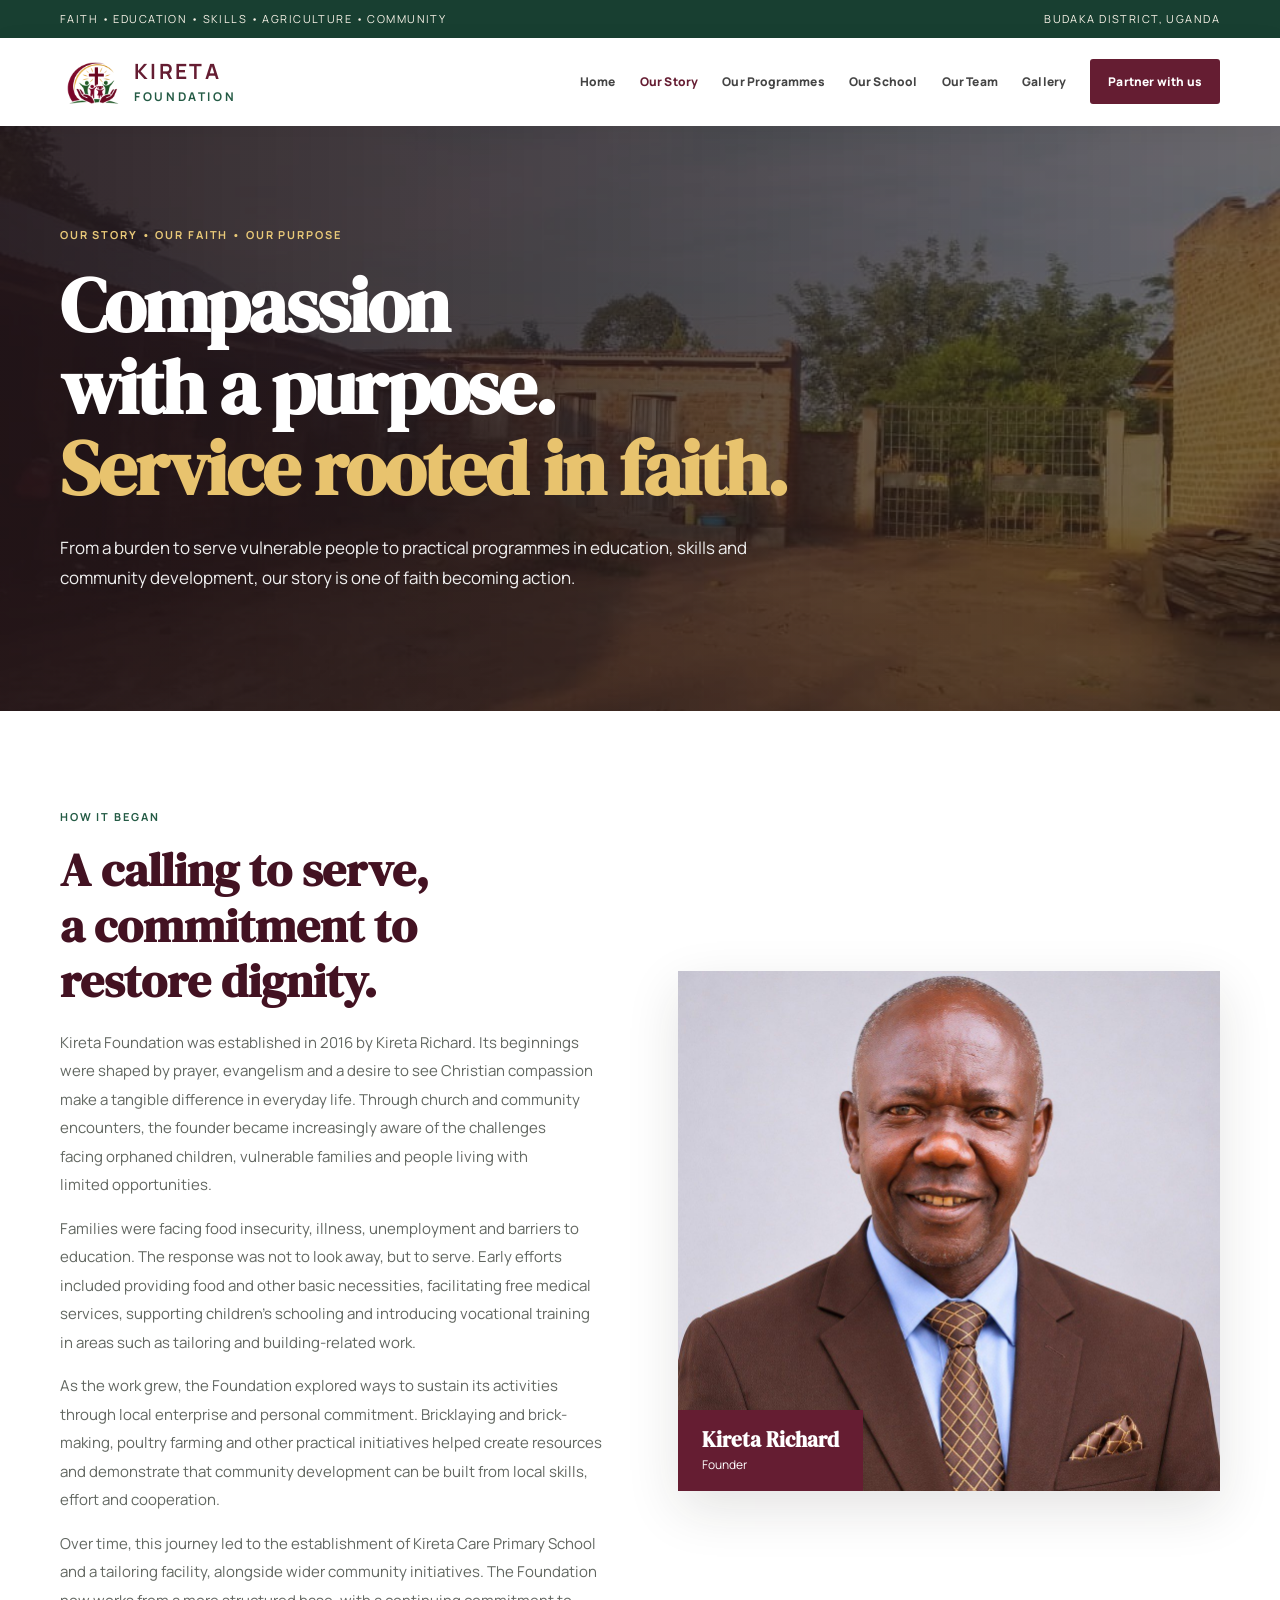
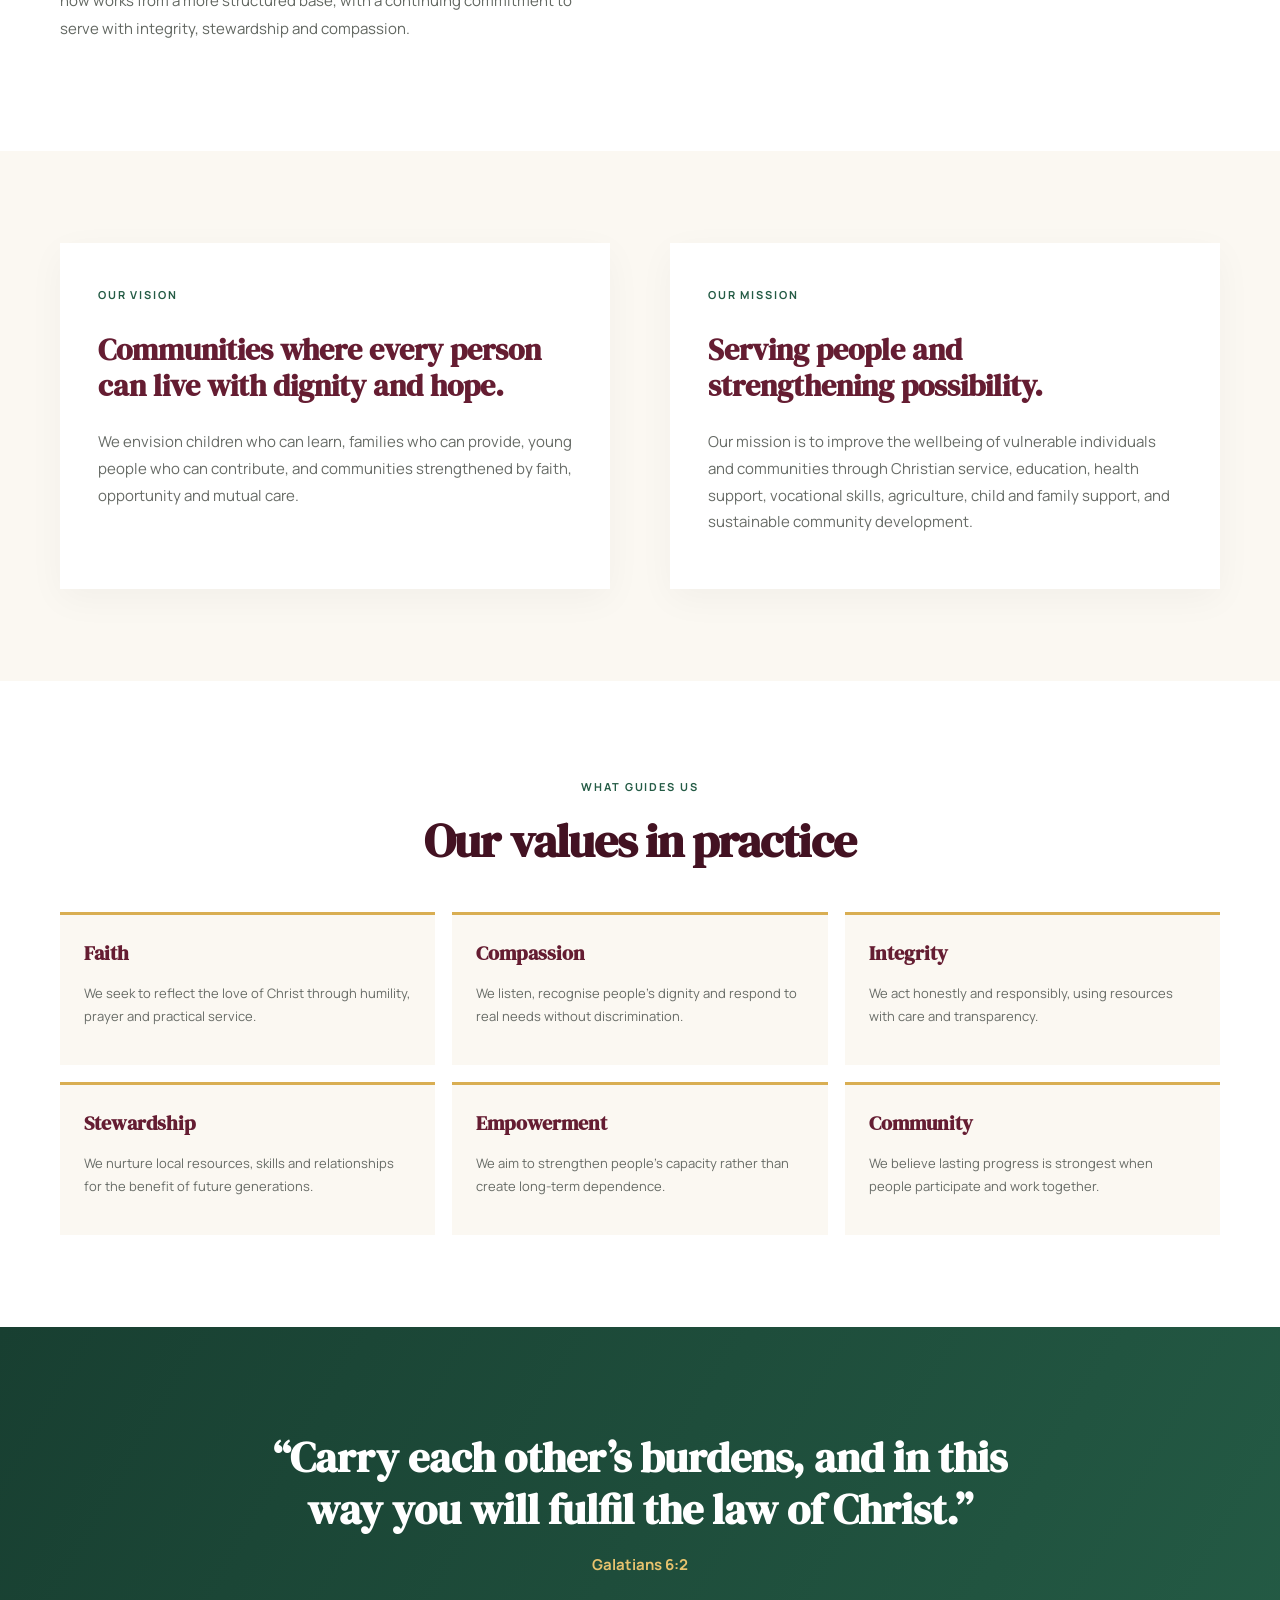
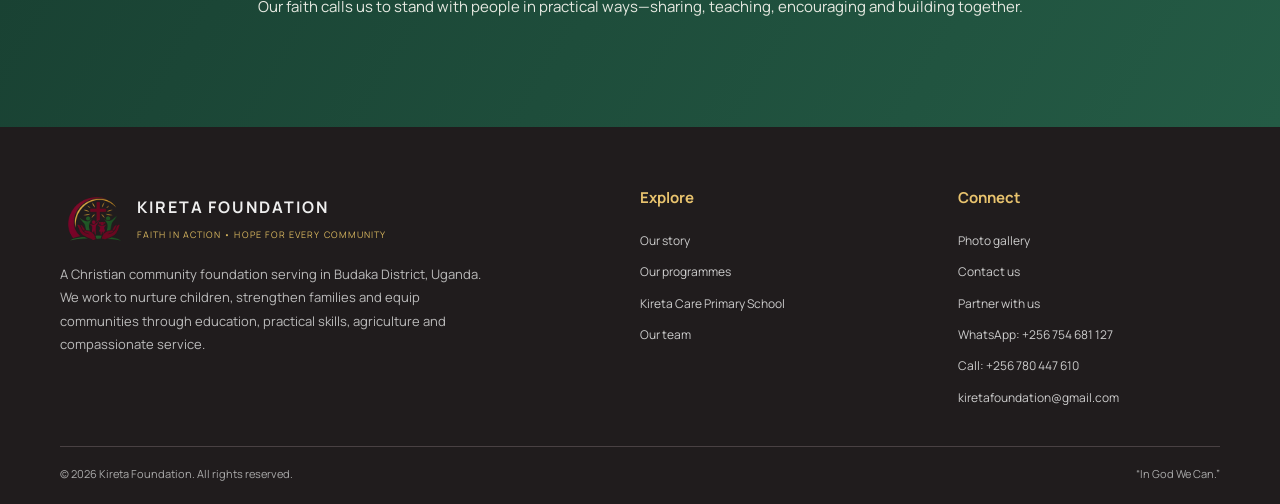
==== about.html @ 9892f506 "Add files via upload" ====
<!doctype html>
<html lang="en"><head><meta charset="utf-8"><meta name="viewport" content="width=device-width, initial-scale=1">
<meta name="description" content="Kireta Foundation — faith in action through education, vocational skills, agriculture and community development in Budaka, Uganda.">
<title>Our Story | Kireta Foundation</title>
<link rel="preconnect" href="https://fonts.googleapis.com"><link rel="preconnect" href="https://fonts.gstatic.com" crossorigin>
<link href="https://fonts.googleapis.com/css2?family=Manrope:wght@400;500;600;700;800&family=DM+Serif+Display&display=swap" rel="stylesheet">
<link rel="stylesheet" href="styles.css"></head><body>
<div class="topline"><div class="container topline-inner"><span>FAITH • EDUCATION • SKILLS • AGRICULTURE • COMMUNITY</span><span>Budaka District, Uganda</span></div></div>
<header><div class="container nav-wrap">
<a class="brand" href="index.html"><img src="assets/foundation-mark.png" alt="Kireta Foundation emblem"><span class="brand-copy"><strong>KIRETA</strong><small>FOUNDATION</small></span></a>
<button class="menu-btn" aria-label="Open navigation" aria-expanded="false">☰</button>
<nav class="nav" aria-label="Main navigation"><a href="index.html" class="">Home</a><a href="about.html" class="active">Our Story</a><a href="programmes.html" class="">Our Programmes</a><a href="school.html" class="">Our School</a><a href="team.html" class="">Our Team</a><a href="gallery.html" class="">Gallery</a><a class="nav-cta" href="contact.html">Partner with us</a></nav>
</div></header>
<main>
<section class="page-hero"><div class="container"><span class="eyebrow light">Our story • Our faith • Our purpose</span><h1>Compassion with a purpose.<br><em>Service rooted in faith.</em></h1><p>From a burden to serve vulnerable people to practical programmes in education, skills and community development, our story is one of faith becoming action.</p></div></section>
<section class="section"><div class="container story-layout"><div class="copy"><span class="eyebrow">How it began</span><h2>A calling to serve, a commitment to restore dignity.</h2>
<p>Kireta Foundation was established in 2016 by Kireta Richard. Its beginnings were shaped by prayer, evangelism and a desire to see Christian compassion make a tangible difference in everyday life. Through church and community encounters, the founder became increasingly aware of the challenges facing orphaned children, vulnerable families and people living with limited opportunities.</p>
<p>Families were facing food insecurity, illness, unemployment and barriers to education. The response was not to look away, but to serve. Early efforts included providing food and other basic necessities, facilitating free medical services, supporting children’s schooling and introducing vocational training in areas such as tailoring and building-related work.</p>
<p>As the work grew, the Foundation explored ways to sustain its activities through local enterprise and personal commitment. Bricklaying and brick-making, poultry farming and other practical initiatives helped create resources and demonstrate that community development can be built from local skills, effort and cooperation.</p>
<p>Over time, this journey led to the establishment of Kireta Care Primary School and a tailoring facility, alongside wider community initiatives. The Foundation now works from a more structured base, with a continuing commitment to serve with integrity, stewardship and compassion.</p></div>
<div class="story-image"><img src="assets/founder.jpg" alt="Kireta Foundation founder Kireta Richard"><div class="image-caption"><b>Kireta Richard</b><span>Founder</span></div></div></div></section>
<section class="section soft"><div class="container values-grid"><div><span class="eyebrow">Our vision</span><h2>Communities where every person can live with dignity and hope.</h2><p>We envision children who can learn, families who can provide, young people who can contribute, and communities strengthened by faith, opportunity and mutual care.</p></div><div><span class="eyebrow">Our mission</span><h2>Serving people and strengthening possibility.</h2><p>Our mission is to improve the wellbeing of vulnerable individuals and communities through Christian service, education, health support, vocational skills, agriculture, child and family support, and sustainable community development.</p></div></div></section>
<section class="section"><div class="container"><div class="section-head center"><span class="eyebrow">What guides us</span><h2>Our values in practice</h2></div><div class="value-cards">
<div><b>Faith</b><p>We seek to reflect the love of Christ through humility, prayer and practical service.</p></div><div><b>Compassion</b><p>We listen, recognise people’s dignity and respond to real needs without discrimination.</p></div><div><b>Integrity</b><p>We act honestly and responsibly, using resources with care and transparency.</p></div><div><b>Stewardship</b><p>We nurture local resources, skills and relationships for the benefit of future generations.</p></div><div><b>Empowerment</b><p>We aim to strengthen people’s capacity rather than create long-term dependence.</p></div><div><b>Community</b><p>We believe lasting progress is strongest when people participate and work together.</p></div></div></div></section>
<section class="section verse-band"><div class="container verse-inner"><h2>“Carry each other’s burdens, and in this way you will fulfil the law of Christ.”</h2><b>Galatians 6:2</b><p>Our faith calls us to stand with people in practical ways—sharing, teaching, encouraging and building together.</p></div></section>
</main>
<footer><div class="container"><div class="footer-grid">
<div><div class="footer-brand"><img src="assets/foundation-mark.png" alt=""><span><strong>KIRETA FOUNDATION</strong><small>FAITH IN ACTION • HOPE FOR EVERY COMMUNITY</small></span></div>
<p class="footer-copy">A Christian community foundation serving in Budaka District, Uganda. We work to nurture children, strengthen families and equip communities through education, practical skills, agriculture and compassionate service.</p></div>
<div class="footer-col"><h4>Explore</h4><a href="about.html">Our story</a><a href="programmes.html">Our programmes</a><a href="school.html">Kireta Care Primary School</a><a href="team.html">Our team</a></div>
<div class="footer-col"><h4>Connect</h4><a href="gallery.html">Photo gallery</a><a href="contact.html">Contact us</a><a href="contact.html#partnership">Partner with us</a><a href="https://wa.me/256754681127" target="_blank" rel="noopener">WhatsApp: +256 754 681 127</a><a href="tel:+256780447610">Call: +256 780 447 610</a><a href="mailto:kiretafoundation@gmail.com">kiretafoundation@gmail.com</a></div>
</div><div class="copyright"><span>© <span data-year></span> Kireta Foundation. All rights reserved.</span><span>“In God We Can.”</span></div></div></footer><script src="script.js"></script></body></html>
---- styles.css ----
:root{--wine:#651d32;--wine2:#431222;--green:#245b45;--green2:#183f31;--gold:#d9ae52;--cream:#fbf8f2;--ink:#242522;--muted:#676b66;--line:#e7e2d8;--white:#fff;--shadow:0 18px 50px rgba(35,30,24,.12)}
*{box-sizing:border-box}html{scroll-behavior:smooth}body{margin:0;color:var(--ink);font-family:'Manrope',Arial,sans-serif;line-height:1.78;background:#fff;font-size:15px;-webkit-font-smoothing:antialiased}img{display:block;max-width:100%;height:auto}a{color:inherit;text-decoration:none}.container{width:min(1160px,calc(100% - 44px));margin:auto}.topline{background:var(--green2);color:#f6f1e6;font-size:11px;letter-spacing:.13em;text-transform:uppercase}.topline-inner{display:flex;justify-content:space-between;padding:9px 0;gap:18px}
header{background:#fff;position:sticky;top:0;z-index:20;box-shadow:0 5px 24px rgba(0,0,0,.06)}.nav-wrap{min-height:88px;display:flex;align-items:center;justify-content:space-between;gap:25px}.brand{display:flex;align-items:center;gap:12px}.brand img{width:62px;height:62px;object-fit:contain}.brand-copy{display:flex;flex-direction:column;line-height:1.1}.brand-copy strong{font-size:21px;letter-spacing:.11em;color:var(--wine);font-weight:700}.brand-copy small{font-size:12px;letter-spacing:.22em;color:var(--green);font-weight:700;margin-top:6px}.nav{display:flex;align-items:center;gap:24px}.nav a{font-size:12px;font-weight:800;letter-spacing:.015em;color:#444;white-space:nowrap}.nav a:hover,.nav a.active{color:var(--wine)}.nav .nav-cta{background:var(--wine);color:white;padding:12px 18px;border-radius:3px}.nav .nav-cta:hover{background:var(--green)}.menu-btn{display:none;border:0;background:var(--wine);color:white;padding:9px 13px;border-radius:3px;font-size:20px}
.hero{position:relative;color:white;background:linear-gradient(90deg,rgba(25,24,20,.87),rgba(35,31,25,.56)),url('assets/learners-group.jpg') center 42%/cover no-repeat}.hero-home{min-height:660px;display:flex;align-items:center}.hero-inner{position:relative;z-index:1;padding:90px 0}.hero-content{max-width:720px}.eyebrow{display:inline-block;color:var(--green);font-size:11px;font-weight:700;letter-spacing:.17em;text-transform:uppercase}.eyebrow.light{color:#e9c978}.hero h1,.page-hero h1{font:600 clamp(44px,6.5vw,76px)/1.07 'DM Serif Display',Georgia,serif;margin:18px 0 24px;letter-spacing:-.025em}.hero h1 em,.page-hero h1 em{color:#e8c36e;font-style:normal}.hero p{font-size:18px;line-height:1.8;max-width:650px;color:#f2eee8}.actions{display:flex;gap:13px;flex-wrap:wrap;margin:30px 0}.btn{display:inline-flex;align-items:center;justify-content:center;padding:14px 23px;font-weight:700;font-size:13px;border-radius:3px;transition:.2s}.btn-gold{background:var(--gold);color:#2d2416}.btn-gold:hover{background:#f0cf80;transform:translateY(-2px)}.btn-outline{border:1px solid rgba(255,255,255,.75);color:#fff}.btn-outline:hover{background:#fff;color:var(--wine)}.btn-wine{background:var(--wine);color:#fff}.hero-verse{border-left:3px solid var(--gold);padding-left:16px;color:#f1e9d9;font-size:13px;margin-top:36px}.hero-verse b{color:#e9c978;margin-left:8px}
.trust-strip{background:var(--wine);color:white}.trust-grid{display:grid;grid-template-columns:repeat(4,1fr);padding:25px 0}.trust-grid>div{padding:3px 24px;border-right:1px solid rgba(255,255,255,.2)}.trust-grid>div:first-child{padding-left:0}.trust-grid>div:last-child{border:0}.trust-grid b{display:block;font:600 30px 'DM Serif Display',Georgia,serif;color:#edcc7a}.trust-grid small{font-size:12px;color:#f6e9e5}
.section{padding:92px 0}.soft{background:var(--cream)}.intro-grid,.story-layout,.school-intro{display:grid;grid-template-columns:1fr 1fr;gap:76px;align-items:center}.photo-stack{position:relative;padding:0 28px 28px 0}.main-photo{width:100%;height:470px;object-fit:cover;box-shadow:var(--shadow)}.photo-stack:after{content:"";position:absolute;right:0;bottom:0;width:65%;height:72%;border:9px solid var(--gold);z-index:-1}.photo-note{position:absolute;right:0;bottom:0;background:var(--green);color:#fff;padding:18px 24px;display:flex;flex-direction:column;box-shadow:var(--shadow)}.photo-note b{font:600 21px 'DM Serif Display',Georgia,serif;color:#f1cf7c}.photo-note span{font-size:11px}.copy h2,.section-head h2,.partner-call h2,.contact-grid h2{font:600 clamp(32px,4vw,47px)/1.18 'DM Serif Display',Georgia,serif;color:var(--wine2);margin:13px 0 20px}.copy p,.section-head p,.programme-copy p,.school-home-copy p{color:#626761;font-size:15px;line-height:1.9}.text-link{display:inline-block;margin-top:12px;color:var(--wine);font-size:13px;font-weight:700}.text-link span{margin-left:8px}.section-head{max-width:760px;margin-bottom:38px}.section-head.center{text-align:center;margin-left:auto;margin-right:auto}.section-head p{max-width:680px}.section-head.center p{margin-left:auto;margin-right:auto}.lead{font-size:18px!important}
.feature-grid{display:grid;grid-template-columns:repeat(2,1fr);gap:24px}.feature-card{display:grid;grid-template-columns:42% 1fr;background:#fff;box-shadow:0 10px 35px rgba(30,30,20,.06);min-height:245px}.feature-card img{width:100%;height:100%;min-height:245px;object-fit:cover}.feature-card>div{padding:25px}.feature-card span,.programme-copy .eyebrow{font-size:10px;letter-spacing:.15em;font-weight:700;color:var(--green)}.feature-card h3{font:600 23px/1.2 'DM Serif Display',Georgia,serif;color:var(--wine);margin:10px 0}.feature-card p{font-size:13px;color:var(--muted)}.feature-card a{font-size:12px;font-weight:700;color:var(--wine)}
.school-highlight{background:#f8f4eb}.school-home-grid{display:grid;grid-template-columns:1.1fr 1fr;gap:48px;align-items:center}.school-home-grid>img{height:430px;width:100%;object-fit:cover}.school-home-copy h3{font:600 28px 'DM Serif Display',Georgia,serif;color:var(--wine)}.stats{display:grid;grid-template-columns:repeat(4,1fr);margin-top:35px;background:var(--green);color:white}.stat{text-align:center;padding:22px 10px;border-right:1px solid rgba(255,255,255,.18)}.stat:last-child{border:0}.stat strong{display:block;font:600 34px 'DM Serif Display',Georgia,serif;color:#edcb76}.stat span{font-size:12px}
.verse-band{background:linear-gradient(120deg,var(--green2),var(--green));color:white;text-align:center}.verse-inner{max-width:820px;margin:auto}.verse-inner h2{font:600 clamp(28px,4vw,42px)/1.25 'DM Serif Display',Georgia,serif;margin:12px 0 16px}.verse-inner p{color:#e6e9e1}.verse-inner>b{color:#e8c36e}.partner-call{display:flex;align-items:center;justify-content:space-between;gap:40px}.partner-call>div{max-width:720px}.partner-call p{color:var(--muted)}
.page-hero{background:linear-gradient(90deg,rgba(35,21,24,.9),rgba(37,29,25,.62)),url('assets/school-building-2.jpg') center/cover no-repeat;color:#fff;padding:95px 0 100px}.page-hero .container{max-width:1160px}.page-hero h1{max-width:800px}.page-hero p{max-width:700px;color:#eee;font-size:17px}.school-hero{background-image:linear-gradient(90deg,rgba(35,21,24,.88),rgba(37,29,25,.45)),url('assets/learners-group.jpg')}
.story-image{position:relative}.story-image>img{width:100%;height:520px;object-fit:cover;object-position:center 20%;box-shadow:var(--shadow)}.image-caption{position:absolute;bottom:0;left:0;background:var(--wine);color:#fff;padding:15px 24px;display:flex;flex-direction:column}.image-caption b{font:600 21px 'DM Serif Display',Georgia,serif}.image-caption span{font-size:12px}.values-grid{display:grid;grid-template-columns:1fr 1fr;gap:60px}.values-grid>div{background:#fff;padding:38px;box-shadow:0 10px 35px rgba(0,0,0,.04)}.values-grid h2{font:600 30px/1.2 'DM Serif Display',Georgia,serif;color:var(--wine)}.values-grid p{color:var(--muted)}.value-cards,.aim-grid{display:grid;grid-template-columns:repeat(3,1fr);gap:17px}.value-cards>div,.aim-grid>div{padding:24px;background:var(--cream);border-top:3px solid var(--gold)}.value-cards b,.aim-grid b{font:600 20px 'DM Serif Display',Georgia,serif;color:var(--wine)}.value-cards p,.aim-grid p{font-size:13px;color:var(--muted)}
.programme-list{display:flex;flex-direction:column;gap:28px}.programme{display:grid;grid-template-columns:38% 1fr;gap:40px;align-items:center;padding:30px;background:#fff;box-shadow:0 12px 40px rgba(40,35,25,.06);border:1px solid #f0ece4}.programme.reverse{grid-template-columns:1fr 38%}.programme.reverse img{order:2}.programme img{width:100%;height:360px;object-fit:cover;border-radius:2px}.programme-copy{padding:12px 18px}.programme-copy h2{font:600 31px/1.2 'DM Serif Display',Georgia,serif;color:var(--wine);margin:10px 0 15px}.impact-line{border-left:3px solid var(--gold);padding:10px 14px;background:var(--cream);font-size:12px;font-weight:700;color:var(--green);margin-top:17px}
.school-visual{position:relative}.school-visual>img{width:100%;height:470px;object-fit:cover}.school-badge{position:absolute;right:-18px;bottom:-25px;background:#fff;padding:10px;box-shadow:var(--shadow)}.school-badge img{width:125px;height:155px;object-fit:contain}.large-stats{margin-top:10px}.school-facts{display:grid;grid-template-columns:repeat(4,1fr);gap:15px;margin-top:16px}.school-facts>div{background:#fff;padding:20px;text-align:center;border-bottom:3px solid var(--gold)}.school-facts b{display:block;font:600 27px 'DM Serif Display',Georgia,serif;color:var(--wine)}.school-facts span{font-size:12px;color:var(--muted)}.class-levels{display:grid;grid-template-columns:repeat(3,1fr);gap:18px}.class-levels>div{background:var(--cream);padding:25px;border-top:4px solid var(--green)}.class-levels b{display:block;font:600 22px 'DM Serif Display',Georgia,serif;color:var(--wine)}.class-levels span{display:block;color:var(--green);font-weight:700;font-size:12px;margin:8px 0}.class-levels p{font-size:13px;color:var(--muted)}.school-activities{display:grid;grid-template-columns:repeat(4,1fr);gap:18px}.school-activities article{background:#fff;box-shadow:0 8px 24px rgba(0,0,0,.05);padding-bottom:15px}.school-activities img{width:100%;height:180px;object-fit:cover}.school-activities h3{font:600 18px 'DM Serif Display',Georgia,serif;color:var(--wine);padding:0 15px}.school-activities p{font-size:12px;color:var(--muted);padding:0 15px}
.team-grid{display:grid;grid-template-columns:repeat(4,1fr);gap:22px}.team-card{background:#fff;box-shadow:0 10px 30px rgba(0,0,0,.07)}.team-card img{width:100%;height:310px;object-fit:cover;object-position:top}.team-card>div{padding:20px}.team-card span{font-size:10px;text-transform:uppercase;letter-spacing:.1em;color:var(--green);font-weight:700}.team-card h3{font:600 22px 'DM Serif Display',Georgia,serif;color:var(--wine);margin:6px 0}.team-card p{font-size:12px;color:var(--muted)}
.gallery-grid{display:grid;grid-template-columns:repeat(3,1fr);grid-auto-rows:260px;gap:16px}.gallery-grid figure{margin:0;position:relative;overflow:hidden;background:#ddd}.gallery-grid figure.gallery-large{grid-column:span 2}.gallery-grid img{width:100%;height:100%;object-fit:cover;transition:transform .35s}.gallery-grid figure:hover img{transform:scale(1.04)}.gallery-grid figcaption{position:absolute;bottom:0;left:0;right:0;background:linear-gradient(transparent,rgba(0,0,0,.8));color:white;padding:36px 17px 15px;font-size:13px;font-weight:700}.photo-request{margin-top:30px;padding:25px;background:var(--cream);border-left:4px solid var(--gold)}.photo-request b{font:600 21px 'DM Serif Display',Georgia,serif;color:var(--wine)}.photo-request p{color:var(--muted);font-size:13px}
.contact-grid{display:grid;grid-template-columns:1fr 1fr;gap:60px}.contact-detail{padding:15px 0;border-bottom:1px solid var(--line);display:flex;flex-direction:column}.contact-detail b{color:var(--wine);font-size:13px}.contact-detail span{font-size:14px;color:var(--muted)}.contact-panel{background:var(--green2);color:#fff;padding:42px}.contact-panel h2{font:600 34px 'DM Serif Display',Georgia,serif;color:#fff}.contact-panel p{color:#e2e8e1}.contact-panel small{display:block;margin-top:20px;color:#d7ddcf;font-size:11px}.contact-panel .eyebrow{color:#e9c978}
footer{background:#201c1d;color:#eee;padding:58px 0 20px}.footer-grid{display:grid;grid-template-columns:2fr 1fr 1fr;gap:55px}.footer-brand{display:flex;align-items:center;gap:12px}.footer-brand img{width:65px;height:65px;object-fit:contain}.footer-brand span{display:flex;flex-direction:column}.footer-brand strong{font-size:16px;letter-spacing:.12em}.footer-brand small{font-size:9px;letter-spacing:.12em;color:#d9b75f;margin-top:5px}.footer-copy{max-width:440px;color:#bbb;font-size:13px}.footer-col{display:flex;flex-direction:column;gap:10px}.footer-col h4{color:#e8c36e;margin:0 0 8px}.footer-col a{font-size:12px;color:#ccc}.footer-col a:hover{color:#fff}.copyright{border-top:1px solid #494143;margin-top:38px;padding-top:17px;display:flex;justify-content:space-between;color:#aaa;font-size:11px}
@media(max-width:980px){.nav{gap:13px}.nav a{font-size:11px}.team-grid{grid-template-columns:repeat(2,1fr)}.school-activities{grid-template-columns:repeat(2,1fr)}.feature-card{grid-template-columns:1fr}.feature-card img{height:210px;min-height:0}.feature-card>div{padding:20px}}
@media(max-width:760px){.container{width:min(100% - 32px,600px)}.topline-inner{font-size:9px;letter-spacing:.08em}.topline-inner span:last-child{display:none}.nav-wrap{min-height:74px}.brand img{width:52px;height:52px}.brand-copy strong{font-size:17px}.menu-btn{display:block}.nav{display:none;position:absolute;left:0;right:0;top:74px;background:#fff;padding:15px 22px 22px;box-shadow:0 18px 24px rgba(0,0,0,.12);flex-direction:column;align-items:stretch;gap:0}.nav.open{display:flex}.nav a{padding:12px 0;border-bottom:1px solid var(--line);font-size:13px}.nav .nav-cta{text-align:center;margin-top:12px;padding:12px}.hero-home{min-height:620px}.hero-inner{padding:70px 0}.hero h1,.page-hero h1{font-size:46px}.hero p,.page-hero p{font-size:15px}.trust-grid{grid-template-columns:repeat(2,1fr);gap:16px}.trust-grid>div{padding:8px 12px;border-right:0;border-bottom:1px solid rgba(255,255,255,.2)}.trust-grid>div:first-child{padding-left:12px}.section{padding:65px 0}.intro-grid,.story-layout,.school-intro,.school-home-grid,.values-grid,.contact-grid{grid-template-columns:1fr;gap:35px}.main-photo{height:340px}.copy h2,.section-head h2,.partner-call h2,.contact-grid h2{font-size:34px}.feature-grid{grid-template-columns:1fr}.school-home-grid>img{height:300px}.stats{grid-template-columns:repeat(2,1fr)}.stat:nth-child(2){border-right:0}.stat:nth-child(-n+2){border-bottom:1px solid rgba(255,255,255,.18)}.partner-call{align-items:flex-start;flex-direction:column}.page-hero{padding:70px 0}.values-grid>div{padding:25px}.value-cards,.aim-grid{grid-template-columns:1fr 1fr}.programme,.programme.reverse{grid-template-columns:1fr;gap:10px;padding:16px}.programme.reverse img{order:0}.programme img{height:250px}.programme-copy{padding:12px 4px}.programme-copy h2{font-size:27px}.school-visual>img{height:330px}.school-badge{right:0}.school-facts{grid-template-columns:repeat(2,1fr)}.class-levels{grid-template-columns:1fr}.school-activities{grid-template-columns:1fr 1fr}.team-grid{grid-template-columns:1fr 1fr;gap:14px}.team-card img{height:230px}.gallery-grid{grid-template-columns:1fr 1fr;grid-auto-rows:190px}.gallery-grid figure.gallery-large{grid-column:span 2}.footer-grid{grid-template-columns:1fr 1fr;gap:30px}.footer-grid>div:first-child{grid-column:span 2}.copyright{flex-direction:column;gap:8px}.contact-panel{padding:28px}}
@media(max-width:420px){.hero h1,.page-hero h1{font-size:39px}.team-grid,.school-activities,.value-cards,.aim-grid{grid-template-columns:1fr}.gallery-grid{grid-template-columns:1fr;grid-auto-rows:230px}.gallery-grid figure.gallery-large{grid-column:span 1}.footer-grid{grid-template-columns:1fr}.footer-grid>div:first-child{grid-column:span 1}}

/* Editorial refinements */
h1,h2,h3,h4{ text-wrap:balance }
p{ text-wrap:pretty }
.section-head{margin-bottom:44px}
.section-head h2{letter-spacing:-.02em}
.programme-copy h2{letter-spacing:-.015em}
.gallery-grid figure{border-radius:3px}
.gallery-grid img{transition:transform .5s ease,filter .5s ease}
.gallery-grid figure:hover img{transform:scale(1.045);filter:saturate(1.06)}
.feature-card,.team-card,.school-activities article{border:1px solid #eee9df}
.btn{letter-spacing:.02em}

.programme-photo-strip{display:grid;grid-template-columns:repeat(3,1fr);gap:14px;margin:-10px 0 22px 42%}
.programme-photo-strip.two{grid-template-columns:repeat(2,1fr)}
.programme-photo-strip figure{margin:0;background:var(--cream);overflow:hidden}
.programme-photo-strip img{width:100%;height:145px;object-fit:cover}
.programme-photo-strip figcaption{font-size:11px;color:var(--green);font-weight:800;padding:8px 10px}
@media(max-width:760px){.programme-photo-strip,.programme-photo-strip.two{margin:0 0 20px;grid-template-columns:repeat(3,1fr)}.programme-photo-strip img{height:110px}}
@media(max-width:420px){.programme-photo-strip,.programme-photo-strip.two{grid-template-columns:repeat(2,1fr)}}
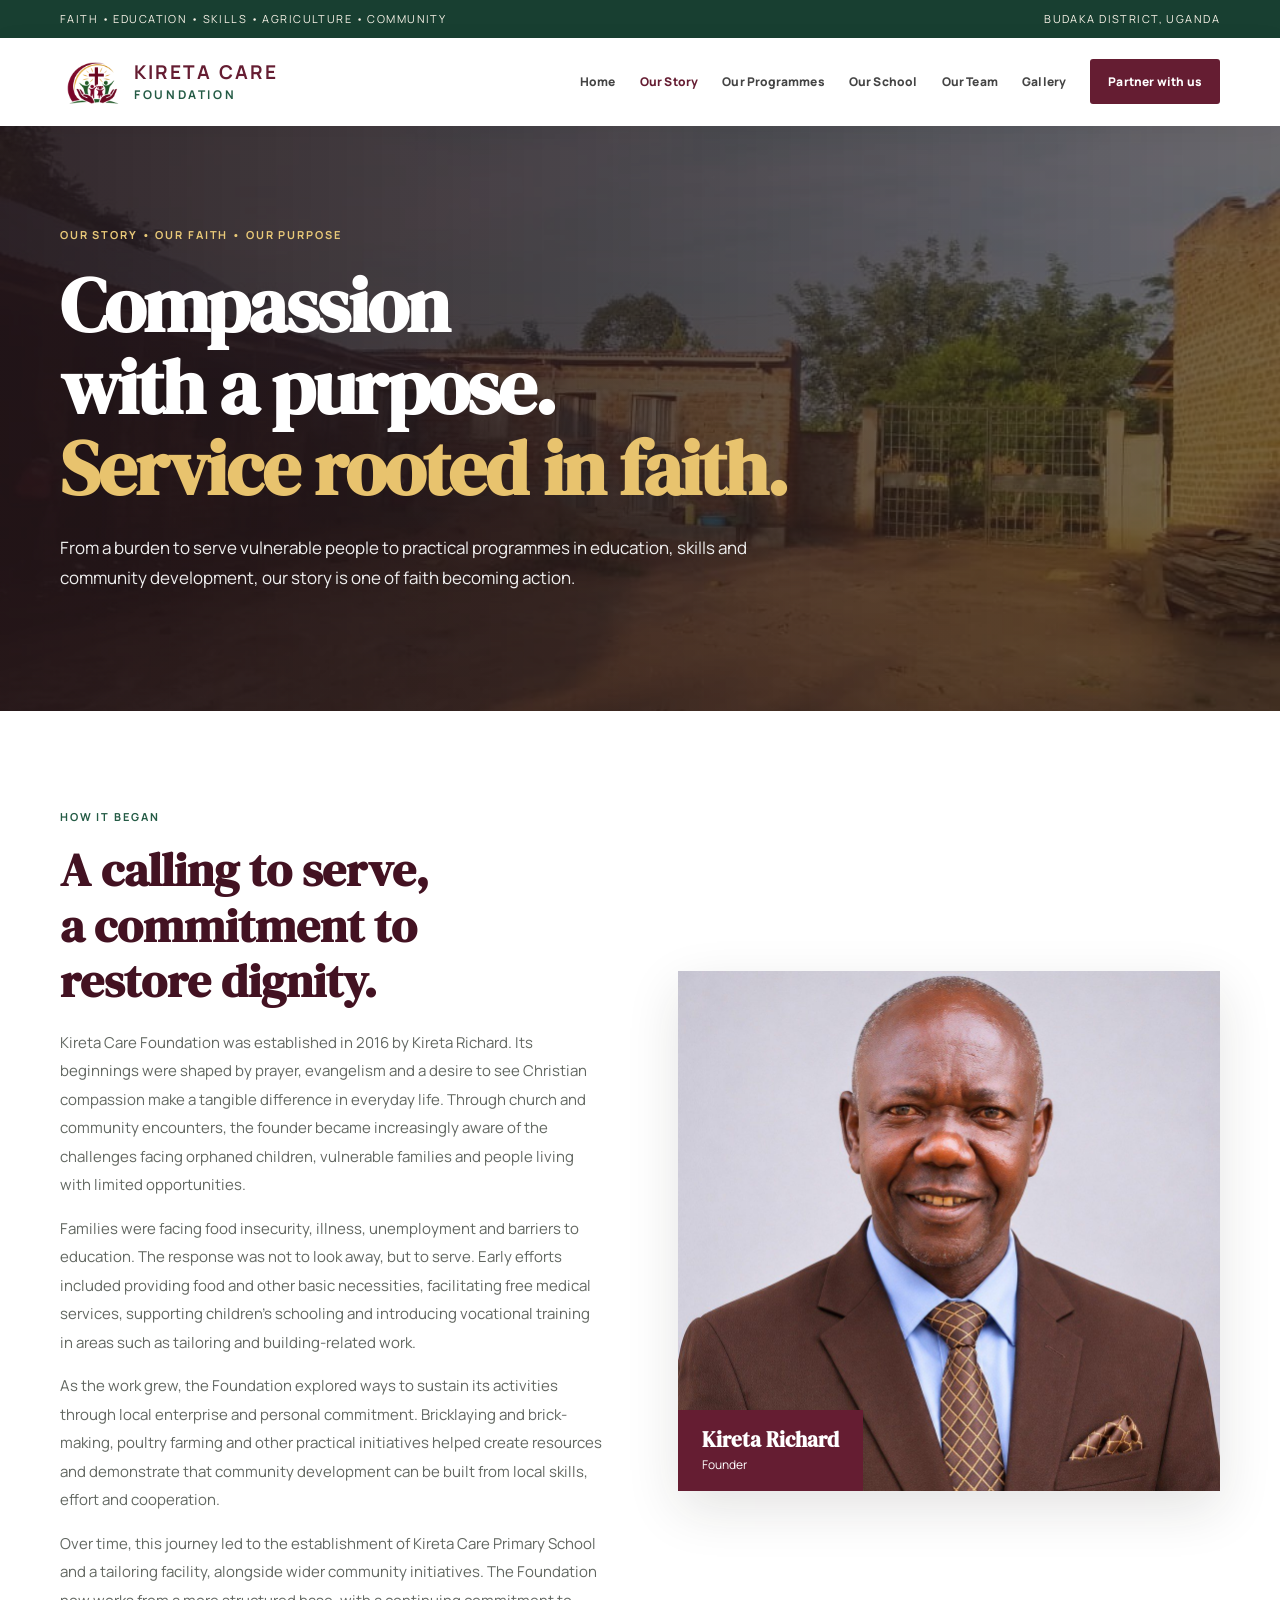
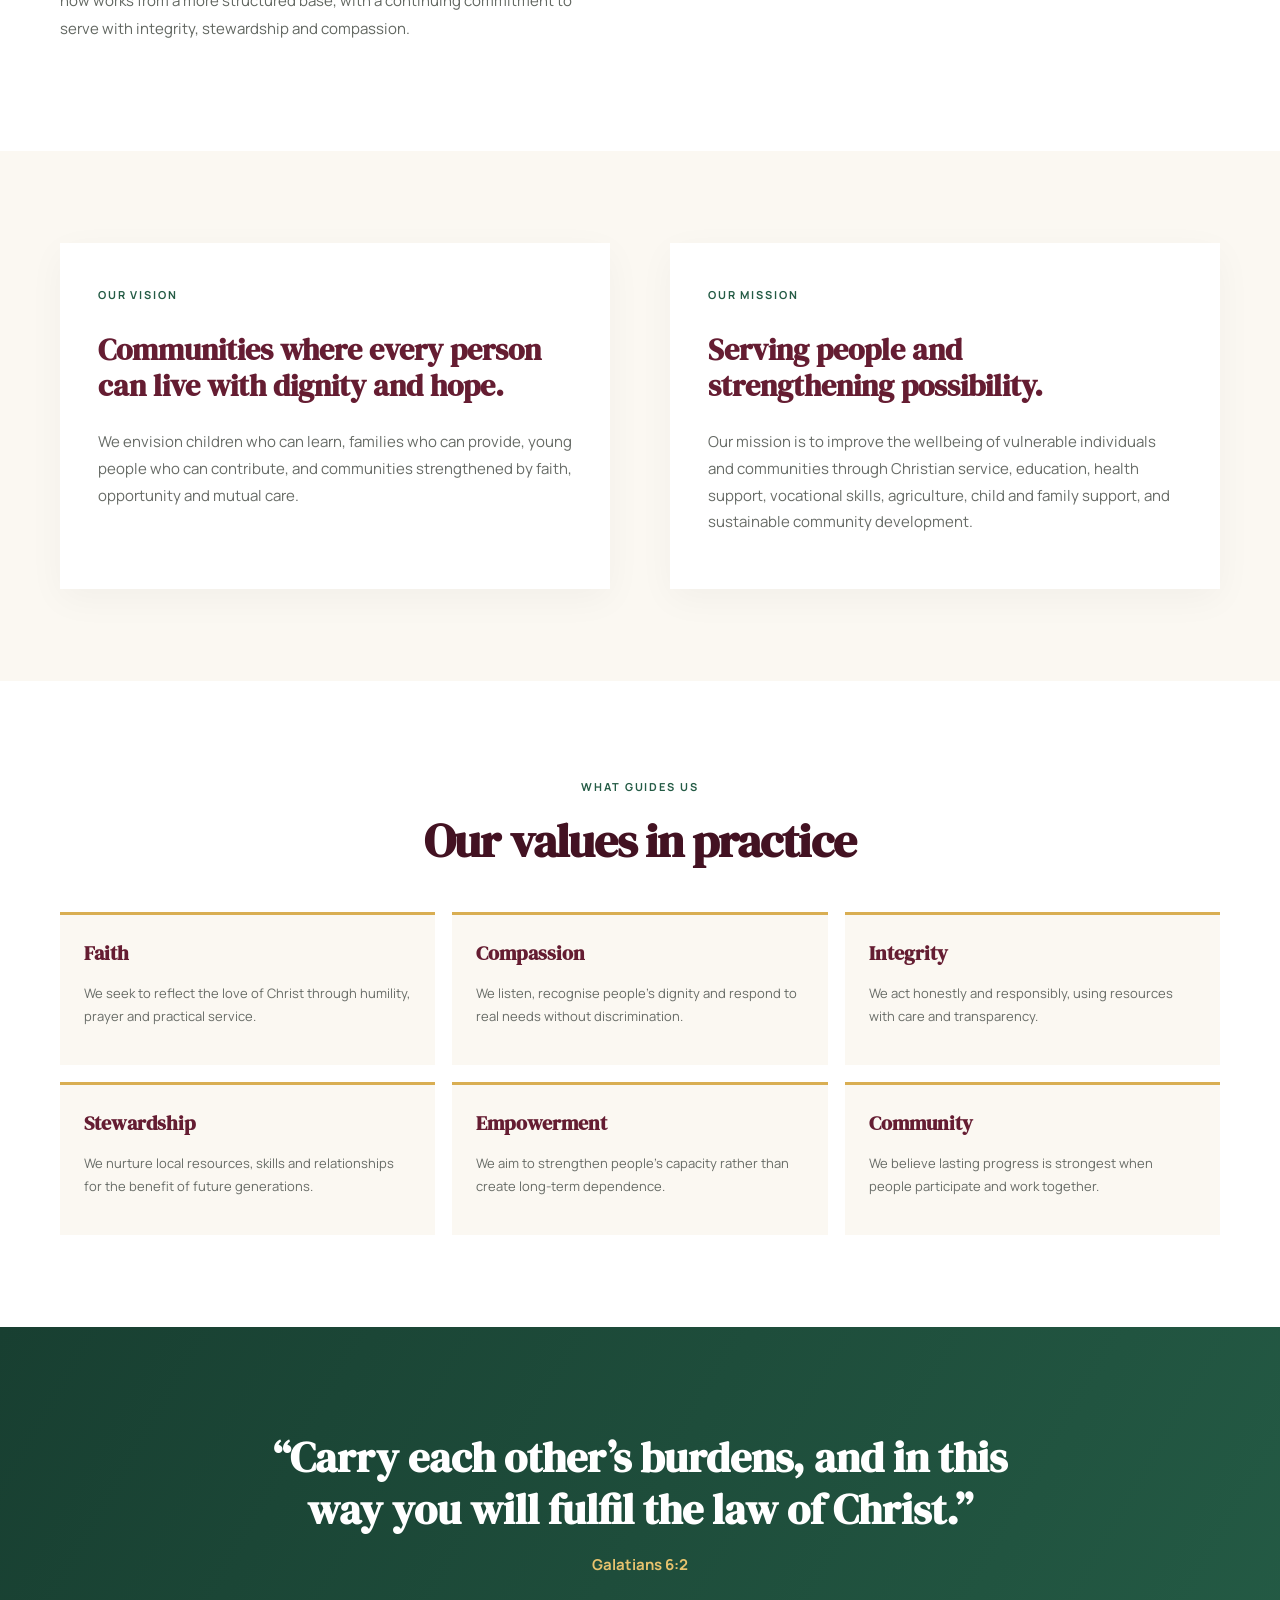
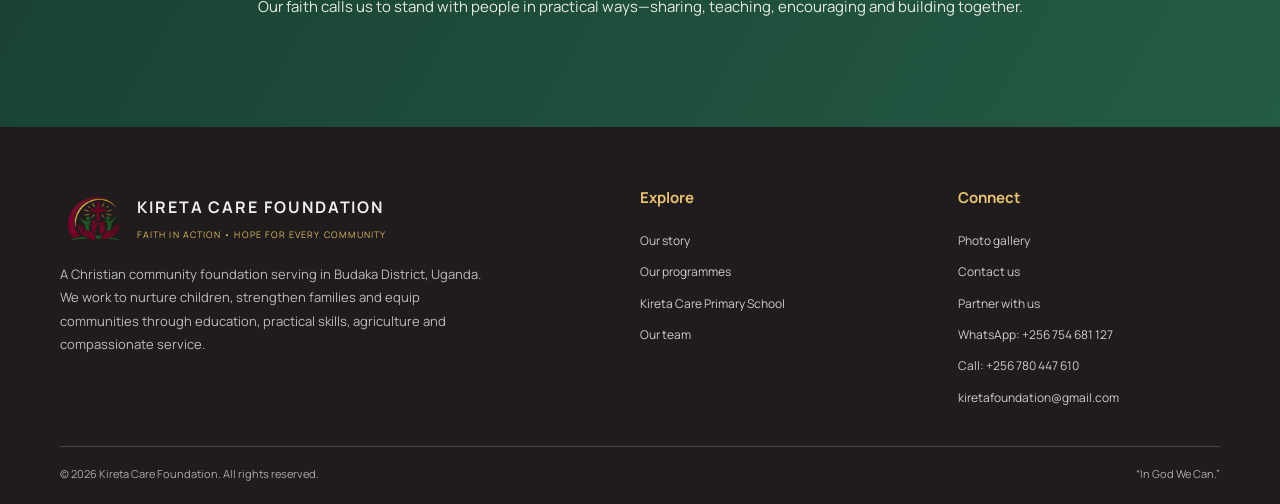
==== commit 4825dff1: "Add files via upload" ====
--- a/about.html
+++ b/about.html
@@ -1,32 +1,32 @@
 <!doctype html>
 <html lang="en"><head><meta charset="utf-8"><meta name="viewport" content="width=device-width, initial-scale=1">
-<meta name="description" content="Kireta Foundation — faith in action through education, vocational skills, agriculture and community development in Budaka, Uganda.">
-<title>Our Story | Kireta Foundation</title>
+<meta name="description" content="Kireta Care Foundation — faith in action through education, vocational skills, agriculture and community development in Budaka, Uganda.">
+<title>Our Story | Kireta Care Foundation</title>
 <link rel="preconnect" href="https://fonts.googleapis.com"><link rel="preconnect" href="https://fonts.gstatic.com" crossorigin>
 <link href="https://fonts.googleapis.com/css2?family=Manrope:wght@400;500;600;700;800&family=DM+Serif+Display&display=swap" rel="stylesheet">
 <link rel="stylesheet" href="styles.css"></head><body>
 <div class="topline"><div class="container topline-inner"><span>FAITH • EDUCATION • SKILLS • AGRICULTURE • COMMUNITY</span><span>Budaka District, Uganda</span></div></div>
 <header><div class="container nav-wrap">
-<a class="brand" href="index.html"><img src="assets/foundation-mark.png" alt="Kireta Foundation emblem"><span class="brand-copy"><strong>KIRETA</strong><small>FOUNDATION</small></span></a>
+<a class="brand" href="index.html"><img src="assets/foundation-mark.png" alt="Kireta Care Foundation emblem"><span class="brand-copy"><strong>KIRETA CARE</strong><small>FOUNDATION</small></span></a>
 <button class="menu-btn" aria-label="Open navigation" aria-expanded="false">☰</button>
 <nav class="nav" aria-label="Main navigation"><a href="index.html" class="">Home</a><a href="about.html" class="active">Our Story</a><a href="programmes.html" class="">Our Programmes</a><a href="school.html" class="">Our School</a><a href="team.html" class="">Our Team</a><a href="gallery.html" class="">Gallery</a><a class="nav-cta" href="contact.html">Partner with us</a></nav>
 </div></header>
 <main>
 <section class="page-hero"><div class="container"><span class="eyebrow light">Our story • Our faith • Our purpose</span><h1>Compassion with a purpose.<br><em>Service rooted in faith.</em></h1><p>From a burden to serve vulnerable people to practical programmes in education, skills and community development, our story is one of faith becoming action.</p></div></section>
 <section class="section"><div class="container story-layout"><div class="copy"><span class="eyebrow">How it began</span><h2>A calling to serve, a commitment to restore dignity.</h2>
-<p>Kireta Foundation was established in 2016 by Kireta Richard. Its beginnings were shaped by prayer, evangelism and a desire to see Christian compassion make a tangible difference in everyday life. Through church and community encounters, the founder became increasingly aware of the challenges facing orphaned children, vulnerable families and people living with limited opportunities.</p>
+<p>Kireta Care Foundation was established in 2016 by Kireta Richard. Its beginnings were shaped by prayer, evangelism and a desire to see Christian compassion make a tangible difference in everyday life. Through church and community encounters, the founder became increasingly aware of the challenges facing orphaned children, vulnerable families and people living with limited opportunities.</p>
 <p>Families were facing food insecurity, illness, unemployment and barriers to education. The response was not to look away, but to serve. Early efforts included providing food and other basic necessities, facilitating free medical services, supporting children’s schooling and introducing vocational training in areas such as tailoring and building-related work.</p>
 <p>As the work grew, the Foundation explored ways to sustain its activities through local enterprise and personal commitment. Bricklaying and brick-making, poultry farming and other practical initiatives helped create resources and demonstrate that community development can be built from local skills, effort and cooperation.</p>
 <p>Over time, this journey led to the establishment of Kireta Care Primary School and a tailoring facility, alongside wider community initiatives. The Foundation now works from a more structured base, with a continuing commitment to serve with integrity, stewardship and compassion.</p></div>
-<div class="story-image"><img src="assets/founder.jpg" alt="Kireta Foundation founder Kireta Richard"><div class="image-caption"><b>Kireta Richard</b><span>Founder</span></div></div></div></section>
+<div class="story-image"><img src="assets/founder.jpg" alt="Kireta Care Foundation founder Kireta Richard"><div class="image-caption"><b>Kireta Richard</b><span>Founder</span></div></div></div></section>
 <section class="section soft"><div class="container values-grid"><div><span class="eyebrow">Our vision</span><h2>Communities where every person can live with dignity and hope.</h2><p>We envision children who can learn, families who can provide, young people who can contribute, and communities strengthened by faith, opportunity and mutual care.</p></div><div><span class="eyebrow">Our mission</span><h2>Serving people and strengthening possibility.</h2><p>Our mission is to improve the wellbeing of vulnerable individuals and communities through Christian service, education, health support, vocational skills, agriculture, child and family support, and sustainable community development.</p></div></div></section>
 <section class="section"><div class="container"><div class="section-head center"><span class="eyebrow">What guides us</span><h2>Our values in practice</h2></div><div class="value-cards">
 <div><b>Faith</b><p>We seek to reflect the love of Christ through humility, prayer and practical service.</p></div><div><b>Compassion</b><p>We listen, recognise people’s dignity and respond to real needs without discrimination.</p></div><div><b>Integrity</b><p>We act honestly and responsibly, using resources with care and transparency.</p></div><div><b>Stewardship</b><p>We nurture local resources, skills and relationships for the benefit of future generations.</p></div><div><b>Empowerment</b><p>We aim to strengthen people’s capacity rather than create long-term dependence.</p></div><div><b>Community</b><p>We believe lasting progress is strongest when people participate and work together.</p></div></div></div></section>
 <section class="section verse-band"><div class="container verse-inner"><h2>“Carry each other’s burdens, and in this way you will fulfil the law of Christ.”</h2><b>Galatians 6:2</b><p>Our faith calls us to stand with people in practical ways—sharing, teaching, encouraging and building together.</p></div></section>
 </main>
 <footer><div class="container"><div class="footer-grid">
-<div><div class="footer-brand"><img src="assets/foundation-mark.png" alt=""><span><strong>KIRETA FOUNDATION</strong><small>FAITH IN ACTION • HOPE FOR EVERY COMMUNITY</small></span></div>
+<div><div class="footer-brand"><img src="assets/foundation-mark.png" alt=""><span><strong>KIRETA CARE FOUNDATION</strong><small>FAITH IN ACTION • HOPE FOR EVERY COMMUNITY</small></span></div>
 <p class="footer-copy">A Christian community foundation serving in Budaka District, Uganda. We work to nurture children, strengthen families and equip communities through education, practical skills, agriculture and compassionate service.</p></div>
 <div class="footer-col"><h4>Explore</h4><a href="about.html">Our story</a><a href="programmes.html">Our programmes</a><a href="school.html">Kireta Care Primary School</a><a href="team.html">Our team</a></div>
 <div class="footer-col"><h4>Connect</h4><a href="gallery.html">Photo gallery</a><a href="contact.html">Contact us</a><a href="contact.html#partnership">Partner with us</a><a href="https://wa.me/256754681127" target="_blank" rel="noopener">WhatsApp: +256 754 681 127</a><a href="tel:+256780447610">Call: +256 780 447 610</a><a href="mailto:kiretafoundation@gmail.com">kiretafoundation@gmail.com</a></div>
-</div><div class="copyright"><span>© <span data-year></span> Kireta Foundation. All rights reserved.</span><span>“In God We Can.”</span></div></div></footer><script src="script.js"></script></body></html>+</div><div class="copyright"><span>© <span data-year></span> Kireta Care Foundation. All rights reserved.</span><span>“In God We Can.”</span></div></div></footer><script src="script.js"></script></body></html>
--- a/styles.css
+++ b/styles.css
@@ -1,7 +1,7 @@
 
 :root{--wine:#651d32;--wine2:#431222;--green:#245b45;--green2:#183f31;--gold:#d9ae52;--cream:#fbf8f2;--ink:#242522;--muted:#676b66;--line:#e7e2d8;--white:#fff;--shadow:0 18px 50px rgba(35,30,24,.12)}
 *{box-sizing:border-box}html{scroll-behavior:smooth}body{margin:0;color:var(--ink);font-family:'Manrope',Arial,sans-serif;line-height:1.78;background:#fff;font-size:15px;-webkit-font-smoothing:antialiased}img{display:block;max-width:100%;height:auto}a{color:inherit;text-decoration:none}.container{width:min(1160px,calc(100% - 44px));margin:auto}.topline{background:var(--green2);color:#f6f1e6;font-size:11px;letter-spacing:.13em;text-transform:uppercase}.topline-inner{display:flex;justify-content:space-between;padding:9px 0;gap:18px}
-header{background:#fff;position:sticky;top:0;z-index:20;box-shadow:0 5px 24px rgba(0,0,0,.06)}.nav-wrap{min-height:88px;display:flex;align-items:center;justify-content:space-between;gap:25px}.brand{display:flex;align-items:center;gap:12px}.brand img{width:62px;height:62px;object-fit:contain}.brand-copy{display:flex;flex-direction:column;line-height:1.1}.brand-copy strong{font-size:21px;letter-spacing:.11em;color:var(--wine);font-weight:700}.brand-copy small{font-size:12px;letter-spacing:.22em;color:var(--green);font-weight:700;margin-top:6px}.nav{display:flex;align-items:center;gap:24px}.nav a{font-size:12px;font-weight:800;letter-spacing:.015em;color:#444;white-space:nowrap}.nav a:hover,.nav a.active{color:var(--wine)}.nav .nav-cta{background:var(--wine);color:white;padding:12px 18px;border-radius:3px}.nav .nav-cta:hover{background:var(--green)}.menu-btn{display:none;border:0;background:var(--wine);color:white;padding:9px 13px;border-radius:3px;font-size:20px}
+header{background:#fff;position:sticky;top:0;z-index:20;box-shadow:0 5px 24px rgba(0,0,0,.06)}.nav-wrap{min-height:88px;display:flex;align-items:center;justify-content:space-between;gap:25px}.brand{display:flex;align-items:center;gap:12px}.brand img{width:62px;height:62px;object-fit:contain}.brand-copy{display:flex;flex-direction:column;line-height:1.1}.brand-copy strong{font-size:19px;letter-spacing:.11em;color:var(--wine);font-weight:700}.brand-copy small{font-size:12px;letter-spacing:.22em;color:var(--green);font-weight:700;margin-top:6px}.nav{display:flex;align-items:center;gap:24px}.nav a{font-size:12px;font-weight:800;letter-spacing:.015em;color:#444;white-space:nowrap}.nav a:hover,.nav a.active{color:var(--wine)}.nav .nav-cta{background:var(--wine);color:white;padding:12px 18px;border-radius:3px}.nav .nav-cta:hover{background:var(--green)}.menu-btn{display:none;border:0;background:var(--wine);color:white;padding:9px 13px;border-radius:3px;font-size:20px}
 .hero{position:relative;color:white;background:linear-gradient(90deg,rgba(25,24,20,.87),rgba(35,31,25,.56)),url('assets/learners-group.jpg') center 42%/cover no-repeat}.hero-home{min-height:660px;display:flex;align-items:center}.hero-inner{position:relative;z-index:1;padding:90px 0}.hero-content{max-width:720px}.eyebrow{display:inline-block;color:var(--green);font-size:11px;font-weight:700;letter-spacing:.17em;text-transform:uppercase}.eyebrow.light{color:#e9c978}.hero h1,.page-hero h1{font:600 clamp(44px,6.5vw,76px)/1.07 'DM Serif Display',Georgia,serif;margin:18px 0 24px;letter-spacing:-.025em}.hero h1 em,.page-hero h1 em{color:#e8c36e;font-style:normal}.hero p{font-size:18px;line-height:1.8;max-width:650px;color:#f2eee8}.actions{display:flex;gap:13px;flex-wrap:wrap;margin:30px 0}.btn{display:inline-flex;align-items:center;justify-content:center;padding:14px 23px;font-weight:700;font-size:13px;border-radius:3px;transition:.2s}.btn-gold{background:var(--gold);color:#2d2416}.btn-gold:hover{background:#f0cf80;transform:translateY(-2px)}.btn-outline{border:1px solid rgba(255,255,255,.75);color:#fff}.btn-outline:hover{background:#fff;color:var(--wine)}.btn-wine{background:var(--wine);color:#fff}.hero-verse{border-left:3px solid var(--gold);padding-left:16px;color:#f1e9d9;font-size:13px;margin-top:36px}.hero-verse b{color:#e9c978;margin-left:8px}
 .trust-strip{background:var(--wine);color:white}.trust-grid{display:grid;grid-template-columns:repeat(4,1fr);padding:25px 0}.trust-grid>div{padding:3px 24px;border-right:1px solid rgba(255,255,255,.2)}.trust-grid>div:first-child{padding-left:0}.trust-grid>div:last-child{border:0}.trust-grid b{display:block;font:600 30px 'DM Serif Display',Georgia,serif;color:#edcc7a}.trust-grid small{font-size:12px;color:#f6e9e5}
 .section{padding:92px 0}.soft{background:var(--cream)}.intro-grid,.story-layout,.school-intro{display:grid;grid-template-columns:1fr 1fr;gap:76px;align-items:center}.photo-stack{position:relative;padding:0 28px 28px 0}.main-photo{width:100%;height:470px;object-fit:cover;box-shadow:var(--shadow)}.photo-stack:after{content:"";position:absolute;right:0;bottom:0;width:65%;height:72%;border:9px solid var(--gold);z-index:-1}.photo-note{position:absolute;right:0;bottom:0;background:var(--green);color:#fff;padding:18px 24px;display:flex;flex-direction:column;box-shadow:var(--shadow)}.photo-note b{font:600 21px 'DM Serif Display',Georgia,serif;color:#f1cf7c}.photo-note span{font-size:11px}.copy h2,.section-head h2,.partner-call h2,.contact-grid h2{font:600 clamp(32px,4vw,47px)/1.18 'DM Serif Display',Georgia,serif;color:var(--wine2);margin:13px 0 20px}.copy p,.section-head p,.programme-copy p,.school-home-copy p{color:#626761;font-size:15px;line-height:1.9}.text-link{display:inline-block;margin-top:12px;color:var(--wine);font-size:13px;font-weight:700}.text-link span{margin-left:8px}.section-head{max-width:760px;margin-bottom:38px}.section-head.center{text-align:center;margin-left:auto;margin-right:auto}.section-head p{max-width:680px}.section-head.center p{margin-left:auto;margin-right:auto}.lead{font-size:18px!important}
